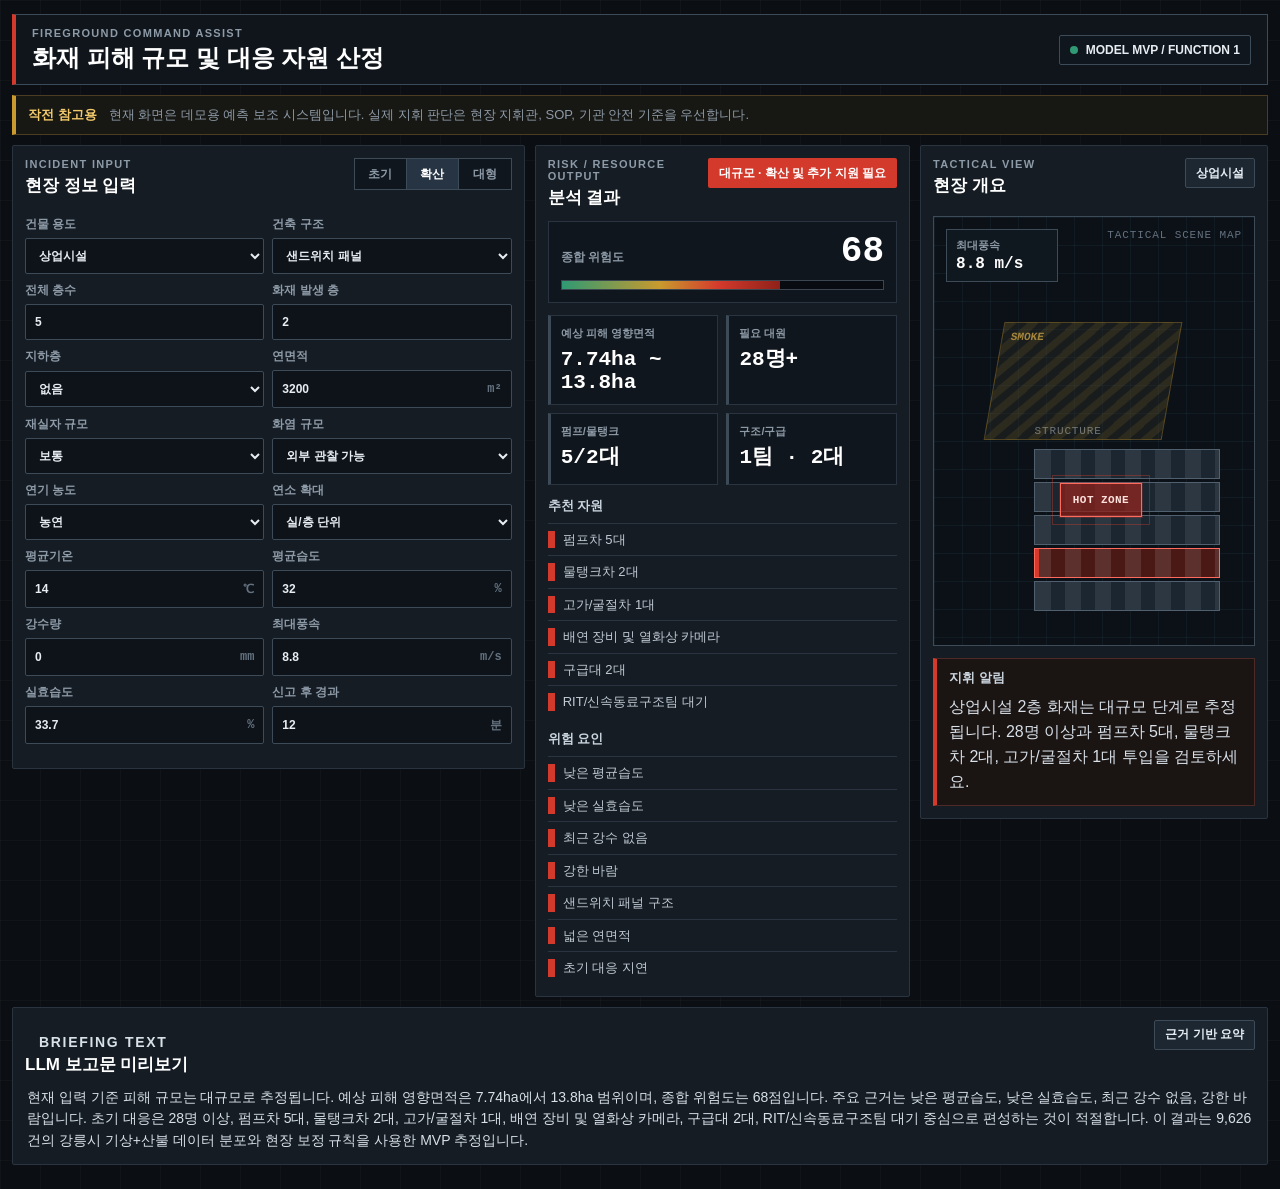
==== web/index.html @ b60d2909 "Add fireground copilot MVP" ====
<!doctype html>
<html lang="ko">
  <head>
    <meta charset="utf-8" />
    <meta name="viewport" content="width=device-width, initial-scale=1" />
    <title>화재 현장 지휘 보조 MVP</title>
    <link rel="stylesheet" href="./styles.css" />
  </head>
  <body>
    <main class="app-shell">
      <header class="topbar">
        <div>
          <p class="eyebrow">FIREGROUND COMMAND ASSIST</p>
          <h1>화재 피해 규모 및 대응 자원 산정</h1>
        </div>
        <div class="status-strip" aria-label="시스템 상태">
          <span class="status-dot"></span>
          <span>MODEL MVP / FUNCTION 1</span>
        </div>
      </header>

      <section class="notice">
        <strong>작전 참고용</strong>
        <span>현재 화면은 데모용 예측 보조 시스템입니다. 실제 지휘 판단은 현장 지휘관, SOP, 기관 안전 기준을 우선합니다.</span>
      </section>

      <section class="workspace">
        <form id="incident-form" class="panel input-panel">
          <div class="panel-heading">
            <div>
              <p class="eyebrow">INCIDENT INPUT</p>
              <h2>현장 정보 입력</h2>
            </div>
            <div class="preset-group" aria-label="상황 프리셋">
              <button type="button" data-preset="initial">초기</button>
              <button type="button" data-preset="spreading">확산</button>
              <button type="button" data-preset="critical">대형</button>
            </div>
          </div>

          <div class="form-grid">
            <label>
              건물 용도
              <select name="buildingUse">
                <option value="residential">주거시설</option>
                <option value="commercial" selected>상업시설</option>
                <option value="factory">공장</option>
                <option value="warehouse">창고/물류</option>
                <option value="medical">병원/요양시설</option>
                <option value="school">학교/공공시설</option>
              </select>
            </label>

            <label>
              건축 구조
              <select name="structureType">
                <option value="concrete">철근콘크리트</option>
                <option value="steel">철골</option>
                <option value="lightSteel">경량철골</option>
                <option value="wood">목조</option>
                <option value="sandwich" selected>샌드위치 패널</option>
              </select>
            </label>

            <label>
              전체 층수
              <input name="floors" type="number" min="1" max="80" value="5" />
            </label>

            <label>
              화재 발생 층
              <input name="fireFloor" type="number" min="-5" max="80" value="2" />
            </label>

            <label>
              지하층
              <select name="hasBasement">
                <option value="no" selected>없음</option>
                <option value="yes">있음</option>
              </select>
            </label>

            <label>
              연면적
              <div class="unit-field">
                <input name="area" type="number" min="100" max="200000" value="3200" />
                <span>m²</span>
              </div>
            </label>

            <label>
              재실자 규모
              <select name="occupancy">
                <option value="low">적음</option>
                <option value="medium" selected>보통</option>
                <option value="high">많음</option>
                <option value="vulnerable">피난 취약자 있음</option>
              </select>
            </label>

            <label>
              화염 규모
              <select name="flameLevel">
                <option value="small">국소 화염</option>
                <option value="visible" selected>외부 관찰 가능</option>
                <option value="large">다층/대공간 화염</option>
                <option value="flashover">급격 확산 징후</option>
              </select>
            </label>

            <label>
              연기 농도
              <select name="smokeLevel">
                <option value="light">옅음</option>
                <option value="medium" selected>중간</option>
                <option value="dense">농연</option>
                <option value="zero">무시야</option>
              </select>
            </label>

            <label>
              연소 확대
              <select name="spreadLevel">
                <option value="contained">한 구역 내</option>
                <option value="room" selected>실/층 단위</option>
                <option value="floor">층 전체</option>
                <option value="exposure">인접 건물 위협</option>
              </select>
            </label>

            <label>
              평균기온
              <div class="unit-field">
                <input name="avgTemp" type="number" min="-30" max="45" value="14" />
                <span>℃</span>
              </div>
            </label>

            <label>
              평균습도
              <div class="unit-field">
                <input name="avgHumidity" type="number" min="0" max="100" value="32" />
                <span>%</span>
              </div>
            </label>

            <label>
              강수량
              <div class="unit-field">
                <input name="rainfall" type="number" min="0" max="200" step="0.1" value="0" />
                <span>mm</span>
              </div>
            </label>

            <label>
              최대풍속
              <div class="unit-field">
                <input name="maxWind" type="number" min="0" max="40" step="0.1" value="8.8" />
                <span>m/s</span>
              </div>
            </label>

            <label>
              실효습도
              <div class="unit-field">
                <input name="effectiveHumidity" type="number" min="0" max="100" step="0.1" value="33.7" />
                <span>%</span>
              </div>
            </label>

            <label>
              신고 후 경과
              <div class="unit-field">
                <input name="responseDelay" type="number" min="0" max="180" value="12" />
                <span>분</span>
              </div>
            </label>
          </div>
        </form>

        <section class="panel result-panel" aria-live="polite">
          <div class="panel-heading">
            <div>
              <p class="eyebrow">RISK / RESOURCE OUTPUT</p>
              <h2>분석 결과</h2>
            </div>
            <span id="grade-badge" class="grade-badge">계산 중</span>
          </div>

          <div class="risk-meter">
            <div class="meter-head">
              <span>종합 위험도</span>
              <strong id="risk-score">0</strong>
            </div>
            <div class="meter-track">
              <div id="risk-fill" class="meter-fill"></div>
            </div>
          </div>

          <div class="metric-grid">
            <div class="metric">
              <span>예상 피해 영향면적</span>
              <strong id="damage-range">-</strong>
            </div>
            <div class="metric">
              <span>필요 대원</span>
              <strong id="crew-count">-</strong>
            </div>
            <div class="metric">
              <span>펌프/물탱크</span>
              <strong id="engine-count">-</strong>
            </div>
            <div class="metric">
              <span>구조/구급</span>
              <strong id="rescue-count">-</strong>
            </div>
          </div>

          <div class="resource-list">
            <h3>추천 자원</h3>
            <ul id="resource-list"></ul>
          </div>

          <div class="risk-list">
            <h3>위험 요인</h3>
            <ul id="risk-list"></ul>
          </div>
        </section>

        <section class="panel visual-panel">
          <div class="panel-heading">
            <div>
              <p class="eyebrow">TACTICAL VIEW</p>
              <h2>현장 개요</h2>
            </div>
            <span id="mode-label" class="mode-label">상업시설</span>
          </div>

          <div class="scene-frame">
            <div class="wind-ribbon">
              <span>최대풍속</span>
              <strong id="wind-label">-</strong>
            </div>
            <div id="building-stack" class="building-stack"></div>
            <div id="smoke-cloud" class="smoke-cloud"></div>
            <div id="fire-marker" class="fire-marker" aria-label="화점"></div>
          </div>

          <div class="command-summary">
            <h3>지휘 알림</h3>
            <p id="commander-alert">입력값 기준으로 분석 중입니다.</p>
          </div>
        </section>
      </section>

      <section class="panel copilot-panel">
        <div class="panel-heading">
          <div>
            <p class="eyebrow">BRIEFING TEXT</p>
            <h2>LLM 보고문 미리보기</h2>
          </div>
          <span class="explain-chip">근거 기반 요약</span>
        </div>
        <p id="copilot-text"></p>
      </section>
    </main>

    <script src="./app.js"></script>
  </body>
</html>
---- web/styles.css ----
:root {
  --bg: #0b0f13;
  --bg-elevated: #111820;
  --panel: #151c24;
  --panel-2: #10161d;
  --field: #0d1319;
  --ink: #e7edf3;
  --muted: #8d9aa7;
  --faint: #64717f;
  --line: #2a3440;
  --line-strong: #3d4a57;
  --danger: #d33a2c;
  --danger-dark: #8f2119;
  --warning: #c99a2e;
  --ok: #2f9a73;
  --blue: #4e8fb8;
  --white: #ffffff;
}

* {
  box-sizing: border-box;
}

body {
  margin: 0;
  color: var(--ink);
  font-family:
    "Segoe UI",
    "Noto Sans KR",
    Arial,
    sans-serif;
  background:
    linear-gradient(rgba(255, 255, 255, 0.022) 1px, transparent 1px),
    linear-gradient(90deg, rgba(255, 255, 255, 0.022) 1px, transparent 1px),
    var(--bg);
  background-size: 40px 40px;
}

button,
input,
select {
  font: inherit;
}

.app-shell {
  width: min(1640px, calc(100% - 24px));
  margin: 0 auto;
  padding: 14px 0 24px;
}

.topbar {
  display: flex;
  align-items: center;
  justify-content: space-between;
  gap: 18px;
  min-height: 70px;
  padding: 12px 16px;
  border: 1px solid var(--line-strong);
  border-left: 4px solid var(--danger);
  background: #0f151b;
}

.topbar h1,
.panel h2,
.panel h3 {
  margin: 0;
  letter-spacing: 0;
}

.topbar h1 {
  color: var(--white);
  font-size: 24px;
  line-height: 1.18;
  font-weight: 800;
}

.eyebrow {
  margin: 0 0 5px;
  color: var(--muted);
  font-size: 11px;
  font-weight: 800;
  letter-spacing: 0.12em;
  text-transform: uppercase;
}

.status-strip,
.grade-badge,
.mode-label,
.explain-chip {
  display: inline-flex;
  align-items: center;
  min-height: 30px;
  padding: 0 10px;
  border: 1px solid var(--line-strong);
  border-radius: 2px;
  color: var(--ink);
  background: var(--panel-2);
  font-size: 12px;
  font-weight: 800;
  white-space: nowrap;
}

.status-dot {
  width: 8px;
  height: 8px;
  margin-right: 8px;
  border-radius: 50%;
  background: var(--ok);
}

.notice {
  display: flex;
  gap: 12px;
  align-items: center;
  min-height: 40px;
  padding: 9px 12px;
  margin: 10px 0;
  border: 1px solid #4c3d22;
  border-left: 4px solid var(--warning);
  color: var(--ink);
  background: #171713;
  font-size: 13px;
}

.notice strong {
  color: #f2c96b;
}

.notice span {
  color: var(--muted);
}

.workspace {
  display: grid;
  grid-template-columns: minmax(420px, 1.12fr) minmax(360px, 0.82fr) minmax(330px, 0.76fr);
  gap: 10px;
  align-items: start;
}

.panel {
  border: 1px solid var(--line);
  border-radius: 2px;
  background: var(--panel);
}

.panel-heading {
  display: flex;
  align-items: start;
  justify-content: space-between;
  gap: 12px;
  min-height: 58px;
  padding: 12px 12px 0;
}

.panel h2 {
  color: var(--white);
  font-size: 17px;
  line-height: 1.25;
  font-weight: 800;
}

.panel h3 {
  margin-bottom: 8px;
  color: #cbd5df;
  font-size: 13px;
  font-weight: 800;
}

.input-panel,
.result-panel,
.visual-panel,
.copilot-panel {
  padding-bottom: 12px;
}

.form-grid {
  display: grid;
  grid-template-columns: repeat(2, minmax(0, 1fr));
  gap: 8px;
  padding: 12px;
}

label {
  display: grid;
  gap: 5px;
  color: var(--muted);
  font-size: 12px;
  font-weight: 800;
}

input,
select {
  width: 100%;
  height: 36px;
  border: 1px solid var(--line-strong);
  border-radius: 2px;
  padding: 0 9px;
  color: var(--ink);
  background: var(--field);
  outline: none;
}

select {
  cursor: pointer;
}

input:focus,
select:focus,
button:focus-visible {
  border-color: var(--blue);
  box-shadow: 0 0 0 1px var(--blue);
}

.unit-field {
  display: grid;
  grid-template-columns: 1fr auto;
  align-items: center;
  border: 1px solid var(--line-strong);
  border-radius: 2px;
  background: var(--field);
}

.unit-field input {
  border: 0;
  background: transparent;
}

.unit-field span {
  min-width: 40px;
  padding-right: 9px;
  color: var(--faint);
  font-family: Consolas, "Courier New", monospace;
  font-size: 12px;
  text-align: right;
}

.preset-group {
  display: inline-grid;
  grid-template-columns: repeat(3, 1fr);
  gap: 0;
  border: 1px solid var(--line-strong);
  background: var(--panel-2);
}

.preset-group button {
  height: 30px;
  min-width: 52px;
  border: 0;
  border-right: 1px solid var(--line-strong);
  border-radius: 0;
  color: var(--muted);
  background: transparent;
  font-size: 12px;
  font-weight: 900;
  cursor: pointer;
}

.preset-group button:last-child {
  border-right: 0;
}

.preset-group button:hover,
.preset-group button.is-active {
  color: var(--white);
  background: #263443;
}

.grade-badge {
  border-color: transparent;
  color: var(--white);
  background: #36414c;
}

.grade-badge.low {
  background: var(--ok);
}

.grade-badge.medium {
  color: #101317;
  background: var(--warning);
}

.grade-badge.high {
  background: var(--danger);
}

.grade-badge.critical {
  background: var(--danger-dark);
}

.risk-meter {
  margin: 12px;
  padding: 12px;
  border: 1px solid var(--line);
  background: var(--panel-2);
}

.meter-head {
  display: flex;
  align-items: baseline;
  justify-content: space-between;
  color: var(--muted);
  font-size: 12px;
  font-weight: 800;
}

.meter-head strong {
  color: var(--white);
  font-family: Consolas, "Courier New", monospace;
  font-size: 36px;
  line-height: 1;
}

.meter-track {
  height: 10px;
  margin-top: 10px;
  overflow: hidden;
  border: 1px solid #3b4651;
  border-radius: 0;
  background: #080c10;
}

.meter-fill {
  width: 0%;
  height: 100%;
  border-radius: 0;
  background: linear-gradient(90deg, var(--ok), var(--warning) 45%, var(--danger) 72%, var(--danger-dark));
  transition: width 120ms ease;
}

.metric-grid {
  display: grid;
  grid-template-columns: repeat(2, minmax(0, 1fr));
  gap: 8px;
  padding: 0 12px;
}

.metric {
  min-height: 72px;
  padding: 10px;
  border: 1px solid var(--line);
  border-left: 3px solid var(--line-strong);
  background: var(--panel-2);
}

.metric span {
  display: block;
  color: var(--muted);
  font-size: 11px;
  font-weight: 800;
}

.metric strong {
  display: block;
  margin-top: 7px;
  color: var(--white);
  font-family: Consolas, "Courier New", monospace;
  font-size: 21px;
  line-height: 1.1;
}

.resource-list,
.risk-list,
.command-summary {
  margin: 12px 12px 0;
}

ul {
  margin: 0;
  padding: 0;
  list-style: none;
}

li {
  display: grid;
  grid-template-columns: 7px 1fr;
  gap: 8px;
  min-height: 30px;
  padding: 7px 0;
  border-top: 1px solid var(--line);
  color: #c1cad3;
  font-size: 13px;
  line-height: 1.35;
}

li::before {
  content: "";
  width: 7px;
  height: 100%;
  min-height: 16px;
  background: var(--danger);
}

.scene-frame {
  position: relative;
  min-height: 430px;
  margin: 12px;
  overflow: hidden;
  border: 1px solid var(--line-strong);
  border-radius: 0;
  background:
    linear-gradient(rgba(78, 143, 184, 0.08) 1px, transparent 1px),
    linear-gradient(90deg, rgba(78, 143, 184, 0.08) 1px, transparent 1px),
    #0b1117;
  background-size: 28px 28px;
}

.scene-frame::before {
  content: "TACTICAL SCENE MAP";
  position: absolute;
  top: 12px;
  right: 12px;
  color: var(--faint);
  font-family: Consolas, "Courier New", monospace;
  font-size: 11px;
  letter-spacing: 0.08em;
}

.wind-ribbon {
  position: absolute;
  top: 12px;
  left: 12px;
  z-index: 4;
  display: grid;
  gap: 2px;
  min-width: 112px;
  padding: 8px 9px;
  border: 1px solid var(--line-strong);
  background: #0f171f;
}

.wind-ribbon span {
  color: var(--muted);
  font-size: 11px;
  font-weight: 900;
}

.wind-ribbon strong {
  color: var(--white);
  font-family: Consolas, "Courier New", monospace;
  font-size: 16px;
}

.building-stack {
  position: absolute;
  right: 34px;
  bottom: 34px;
  width: min(220px, 58%);
  display: grid;
  gap: 3px;
  align-items: end;
}

.building-stack::before {
  content: "STRUCTURE";
  position: absolute;
  top: -24px;
  left: 0;
  color: var(--muted);
  font-family: Consolas, "Courier New", monospace;
  font-size: 11px;
  letter-spacing: 0.08em;
}

.floor {
  height: 30px;
  border: 1px solid #51606e;
  border-radius: 0;
  background:
    repeating-linear-gradient(90deg, rgba(255, 255, 255, 0.08) 0 16px, transparent 16px 30px),
    #1b2631;
}

.floor.is-fire {
  border-color: #ff6a5d;
  background:
    repeating-linear-gradient(90deg, rgba(255, 255, 255, 0.1) 0 16px, transparent 16px 30px),
    #4a1915;
  box-shadow: inset 4px 0 0 var(--danger);
}

.smoke-cloud {
  position: absolute;
  right: 82px;
  bottom: 205px;
  width: 178px;
  height: 118px;
  border: 1px solid rgba(201, 154, 46, 0.45);
  border-radius: 0;
  background:
    repeating-linear-gradient(135deg, rgba(201, 154, 46, 0.16) 0 8px, rgba(0, 0, 0, 0) 8px 16px),
    rgba(54, 50, 40, 0.48);
  filter: none;
  opacity: 0.55;
  transform: skewX(-10deg);
}

.smoke-cloud::after {
  content: "SMOKE";
  position: absolute;
  top: 8px;
  left: 8px;
  color: #e0b24a;
  font-family: Consolas, "Courier New", monospace;
  font-size: 11px;
  font-weight: 800;
}

.fire-marker {
  position: absolute;
  right: 112px;
  bottom: 128px;
  width: 82px;
  height: 34px;
  border: 1px solid #ff6a5d;
  border-radius: 0;
  background: rgba(143, 33, 25, 0.72);
  box-shadow: 0 0 0 1px rgba(211, 58, 44, 0.25);
  transform-origin: center;
}

.fire-marker::before,
.fire-marker::after {
  position: absolute;
  font-family: Consolas, "Courier New", monospace;
  font-weight: 900;
}

.fire-marker::before {
  content: "";
  inset: -9px;
  border: 1px solid rgba(211, 58, 44, 0.38);
}

.fire-marker::after {
  content: "HOT ZONE";
  inset: 0;
  display: grid;
  place-items: center;
  color: #ffe1dc;
  font-size: 11px;
  letter-spacing: 0.04em;
}

.command-summary {
  border: 1px solid #4d2a26;
  border-left: 4px solid var(--danger);
  padding: 10px 12px;
  background: #1a1413;
}

.command-summary p,
.copilot-panel p {
  margin: 0;
  color: #d8e0e8;
  line-height: 1.55;
}

.copilot-panel {
  margin-top: 10px;
}

.copilot-panel p {
  padding: 12px 14px 0;
  font-size: 14px;
}

.explain-chip,
.mode-label {
  color: var(--ink);
  border-color: var(--line-strong);
  background: #1c2732;
}

@media (max-width: 1180px) {
  .workspace {
    grid-template-columns: 1fr 1fr;
  }

  .input-panel {
    grid-column: 1 / -1;
  }
}

@media (max-width: 760px) {
  .app-shell {
    width: min(100% - 16px, 1640px);
    padding-top: 8px;
  }

  .topbar,
  .notice,
  .panel-heading {
    align-items: stretch;
    flex-direction: column;
  }

  .topbar h1 {
    font-size: 21px;
  }

  .workspace,
  .form-grid,
  .metric-grid {
    grid-template-columns: 1fr;
  }

  .scene-frame {
    min-height: 360px;
  }

  .building-stack {
    right: 22px;
    width: 62%;
  }
}
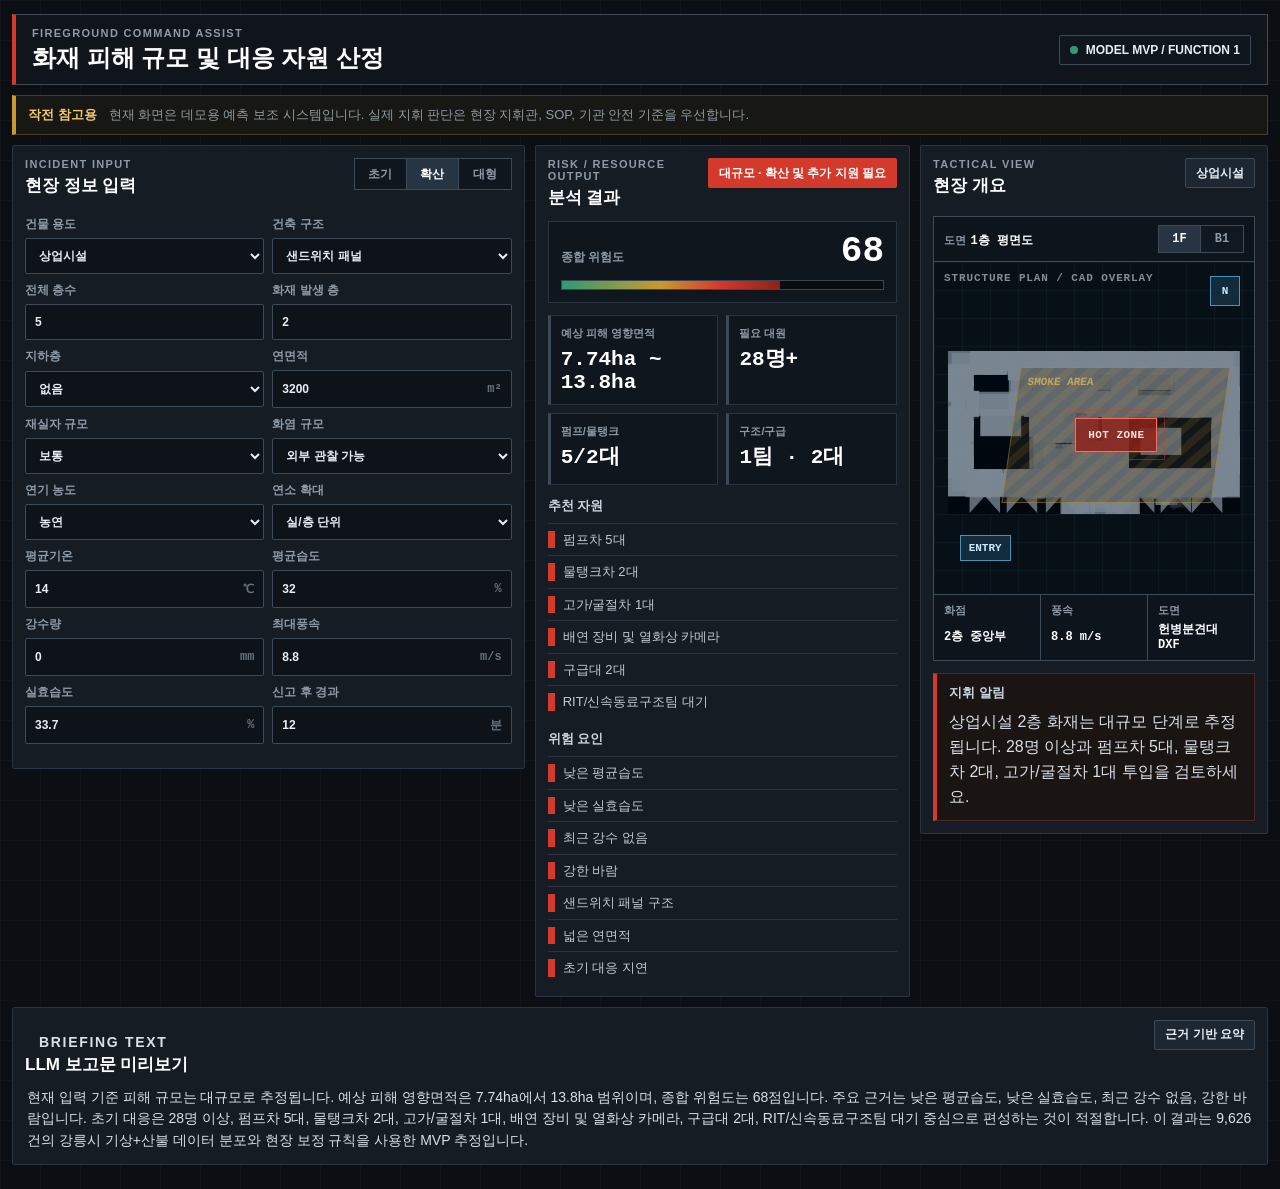
==== commit 85582850: "." ====
--- a/web/index.html
+++ b/web/index.html
@@ -237,13 +237,30 @@
           </div>
 
           <div class="scene-frame">
-            <div class="wind-ribbon">
-              <span>최대풍속</span>
-              <strong id="wind-label">-</strong>
-            </div>
-            <div id="building-stack" class="building-stack"></div>
-            <div id="smoke-cloud" class="smoke-cloud"></div>
-            <div id="fire-marker" class="fire-marker" aria-label="화점"></div>
+            <div class="plan-toolbar">
+              <div>
+                <span>도면</span>
+                <strong id="plan-title">1층 평면도</strong>
+              </div>
+              <div class="plan-tabs" aria-label="도면 선택">
+                <button type="button" data-plan="main-floor" class="is-active">1F</button>
+                <button type="button" data-plan="basement">B1</button>
+              </div>
+            </div>
+
+            <div id="plan-canvas" class="plan-canvas">
+              <img id="plan-image" src="./assets/plans/main-floor.svg" alt="구 마산헌병 분견대 1층 평면도" />
+              <div id="smoke-cloud" class="smoke-cloud"></div>
+              <div id="fire-marker" class="fire-marker" aria-label="화점"></div>
+              <div class="entry-marker">ENTRY</div>
+              <div class="north-marker">N</div>
+            </div>
+
+            <div class="plan-readout">
+              <span>화점 <strong id="fire-location-readout">중앙부</strong></span>
+              <span>풍속 <strong id="wind-label">-</strong></span>
+              <span>도면 <strong>헌병분견대 DXF</strong></span>
+            </div>
           </div>
 
           <div class="command-summary">
--- a/web/styles.css
+++ b/web/styles.css
@@ -398,125 +398,153 @@
   overflow: hidden;
   border: 1px solid var(--line-strong);
   border-radius: 0;
-  background:
-    linear-gradient(rgba(78, 143, 184, 0.08) 1px, transparent 1px),
-    linear-gradient(90deg, rgba(78, 143, 184, 0.08) 1px, transparent 1px),
-    #0b1117;
-  background-size: 28px 28px;
-}
-
-.scene-frame::before {
-  content: "TACTICAL SCENE MAP";
-  position: absolute;
-  top: 12px;
-  right: 12px;
-  color: var(--faint);
-  font-family: Consolas, "Courier New", monospace;
-  font-size: 11px;
-  letter-spacing: 0.08em;
-}
-
-.wind-ribbon {
-  position: absolute;
-  top: 12px;
-  left: 12px;
-  z-index: 4;
-  display: grid;
-  gap: 2px;
-  min-width: 112px;
-  padding: 8px 9px;
-  border: 1px solid var(--line-strong);
-  background: #0f171f;
-}
-
-.wind-ribbon span {
+  background: #070c11;
+}
+
+.plan-toolbar {
+  display: flex;
+  align-items: center;
+  justify-content: space-between;
+  gap: 10px;
+  min-height: 42px;
+  padding: 8px 10px;
+  border-bottom: 1px solid var(--line-strong);
+  background: #0d141b;
+}
+
+.plan-toolbar span,
+.plan-readout span {
   color: var(--muted);
   font-size: 11px;
   font-weight: 900;
 }
 
-.wind-ribbon strong {
-  color: var(--white);
-  font-family: Consolas, "Courier New", monospace;
-  font-size: 16px;
-}
-
-.building-stack {
+.plan-toolbar strong,
+.plan-readout strong {
+  color: var(--white);
+  font-family: Consolas, "Courier New", monospace;
+  font-size: 12px;
+}
+
+.plan-tabs {
+  display: inline-grid;
+  grid-template-columns: repeat(2, 42px);
+  border: 1px solid var(--line-strong);
+}
+
+.plan-tabs button {
+  height: 26px;
+  border: 0;
+  border-right: 1px solid var(--line-strong);
+  color: var(--muted);
+  background: #101821;
+  font-family: Consolas, "Courier New", monospace;
+  font-size: 12px;
+  font-weight: 900;
+  cursor: pointer;
+}
+
+.plan-tabs button:last-child {
+  border-right: 0;
+}
+
+.plan-tabs button:hover,
+.plan-tabs button.is-active {
+  color: var(--white);
+  background: #263443;
+}
+
+.plan-canvas {
+  position: relative;
+  min-height: 332px;
+  overflow: hidden;
+  background:
+    linear-gradient(rgba(78, 143, 184, 0.07) 1px, transparent 1px),
+    linear-gradient(90deg, rgba(78, 143, 184, 0.07) 1px, transparent 1px),
+    #071017;
+  background-size: 28px 28px;
+}
+
+.plan-canvas::before {
+  content: "STRUCTURE PLAN / CAD OVERLAY";
   position: absolute;
-  right: 34px;
-  bottom: 34px;
-  width: min(220px, 58%);
+  z-index: 2;
+  top: 10px;
+  left: 10px;
+  color: rgba(231, 237, 243, 0.56);
+  font-family: Consolas, "Courier New", monospace;
+  font-size: 11px;
+  font-weight: 800;
+  letter-spacing: 0.08em;
+}
+
+.plan-canvas img {
+  position: absolute;
+  inset: 30px 14px 22px;
+  width: calc(100% - 28px);
+  height: calc(100% - 52px);
+  object-fit: contain;
+  opacity: 0.96;
+  filter: contrast(1.08);
+}
+
+.plan-readout {
+  display: grid;
+  grid-template-columns: repeat(3, minmax(0, 1fr));
+  gap: 1px;
+  border-top: 1px solid var(--line-strong);
+  background: var(--line-strong);
+}
+
+.plan-readout span {
   display: grid;
   gap: 3px;
-  align-items: end;
-}
-
-.building-stack::before {
-  content: "STRUCTURE";
+  min-height: 45px;
+  padding: 8px 10px;
+  background: #0d141b;
+}
+
+.smoke-cloud {
   position: absolute;
-  top: -24px;
-  left: 0;
-  color: var(--muted);
-  font-family: Consolas, "Courier New", monospace;
-  font-size: 11px;
-  letter-spacing: 0.08em;
-}
-
-.floor {
-  height: 30px;
-  border: 1px solid #51606e;
+  z-index: 4;
+  left: 55%;
+  top: 45%;
+  width: 190px;
+  height: 120px;
+  border: 1px solid rgba(201, 154, 46, 0.62);
   border-radius: 0;
   background:
-    repeating-linear-gradient(90deg, rgba(255, 255, 255, 0.08) 0 16px, transparent 16px 30px),
-    #1b2631;
-}
-
-.floor.is-fire {
-  border-color: #ff6a5d;
-  background:
-    repeating-linear-gradient(90deg, rgba(255, 255, 255, 0.1) 0 16px, transparent 16px 30px),
-    #4a1915;
-  box-shadow: inset 4px 0 0 var(--danger);
-}
-
-.smoke-cloud {
-  position: absolute;
-  right: 82px;
-  bottom: 205px;
-  width: 178px;
-  height: 118px;
-  border: 1px solid rgba(201, 154, 46, 0.45);
-  border-radius: 0;
-  background:
-    repeating-linear-gradient(135deg, rgba(201, 154, 46, 0.16) 0 8px, rgba(0, 0, 0, 0) 8px 16px),
-    rgba(54, 50, 40, 0.48);
-  filter: none;
-  opacity: 0.55;
-  transform: skewX(-10deg);
+    repeating-linear-gradient(135deg, rgba(201, 154, 46, 0.18) 0 8px, rgba(0, 0, 0, 0) 8px 16px),
+    rgba(54, 50, 40, 0.5);
+  transform: translate(-50%, -50%) skewX(-8deg);
+  pointer-events: none;
 }
 
 .smoke-cloud::after {
-  content: "SMOKE";
+  content: "SMOKE AREA";
   position: absolute;
   top: 8px;
   left: 8px;
   color: #e0b24a;
   font-family: Consolas, "Courier New", monospace;
   font-size: 11px;
-  font-weight: 800;
+  font-weight: 900;
 }
 
 .fire-marker {
   position: absolute;
-  right: 112px;
-  bottom: 128px;
+  z-index: 5;
+  left: 58%;
+  top: 50%;
   width: 82px;
   height: 34px;
   border: 1px solid #ff6a5d;
   border-radius: 0;
-  background: rgba(143, 33, 25, 0.72);
-  box-shadow: 0 0 0 1px rgba(211, 58, 44, 0.25);
+  background: rgba(143, 33, 25, 0.82);
+  box-shadow: 0 0 0 1px rgba(211, 58, 44, 0.32);
+  transform: translate(-50%, -50%);
   transform-origin: center;
+  pointer-events: none;
 }
 
 .fire-marker::before,
@@ -529,7 +557,7 @@
 .fire-marker::before {
   content: "";
   inset: -9px;
-  border: 1px solid rgba(211, 58, 44, 0.38);
+  border: 1px solid rgba(211, 58, 44, 0.44);
 }
 
 .fire-marker::after {
@@ -540,6 +568,34 @@
   color: #ffe1dc;
   font-size: 11px;
   letter-spacing: 0.04em;
+}
+
+.entry-marker,
+.north-marker {
+  position: absolute;
+  z-index: 5;
+  border: 1px solid var(--blue);
+  color: #c7e9ff;
+  background: rgba(23, 50, 68, 0.82);
+  font-family: Consolas, "Courier New", monospace;
+  font-size: 11px;
+  font-weight: 900;
+  pointer-events: none;
+}
+
+.entry-marker {
+  left: 14px;
+  bottom: 16px;
+  padding: 6px 8px;
+}
+
+.north-marker {
+  right: 14px;
+  top: 14px;
+  display: grid;
+  place-items: center;
+  width: 30px;
+  height: 30px;
 }
 
 .command-summary {
@@ -609,8 +665,11 @@
     min-height: 360px;
   }
 
-  .building-stack {
-    right: 22px;
-    width: 62%;
-  }
-}
+  .plan-canvas {
+    min-height: 286px;
+  }
+
+  .plan-readout {
+    grid-template-columns: 1fr;
+  }
+}
